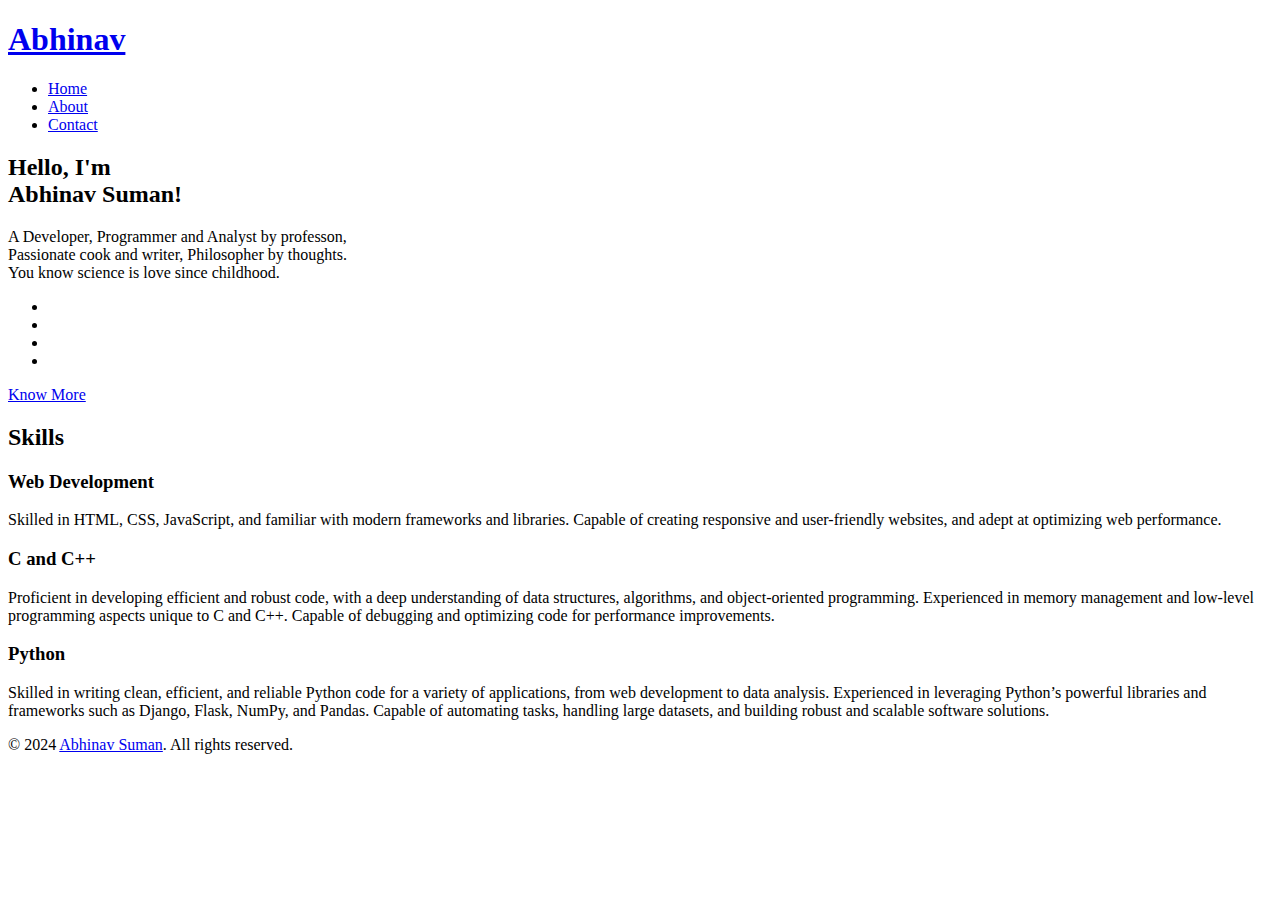
==== index.html @ 75cf83c6 "Add files via upload" ====
<!DOCTYPE html>

<html lang="en">
    <head>
        <meta charset="utf-8">
        <title>Abhinav Maurya</title>
        <meta name="description" content>
        <meta name="viewport" content="width=device-width, initial-scale=1">
        <link rel="preconnect" href="https://fonts.googleapis.com">
        <link rel="preconnect" href="https://fonts.gstatic.com" crossorigin>
        <link
            href="https://fonts.googleapis.com/css2?family=Poppins:ital,wght@0,200;0,400;0,500;0,700;1,600&display=swap"
            rel="stylesheet">
        <link rel="stylesheet"
            href="https://cdnjs.cloudflare.com/ajax/libs/font-awesome/6.5.1/css/all.min.css"
            integrity="sha512-DTOQO9RWCH3ppGqcWaEA1BIZOC6xxalwEsw9c2QQeAIftl+Vegovlnee1c9QX4TctnWMn13TZye+giMm8e2LwA=="
            crossorigin="anonymous" referrerpolicy="no-referrer" />
        <link rel="stylesheet" href="css/style.css">
    </head>
    <body>

        <!--Header-->
        <header class="header"
            style="background-image: url(assits/images/AbhinavMaurya.jpg);">
            <nav>
                <a href="index.html"><h1 style="background: url(assits/images/AbhinavMaurya.jpg);">Abhinav</h1></a>

                <div class="nav-links" id="navLinks">
                    <i class="fa-solid fa-xmark" onclick="hideMenu()"></i>
                    <ul>
                        <li class="home-page"><a href="index.html">Home</a></li>
                      <!--  <li class="project-page"><a href="projects.html">Projects</a></li>  -->
                      <!--  <li class="service-page"><a href="services.html">Services</a></li>  -->
                      <!--  <li class="blog-page"><a href="blogs.html">Blogs</a></li>  -->
                        <li class="about-page"><a href="about.html">About</a></li>
                        <li class="contact-page"><a href="contact.html">Contact</a></li>
                    </ul>
                </div>
                <i class="fa-solid fa-bars" onclick="showMenu()"></i>
            </nav>

            <div class="text-box">
                <h2>Hello, I'm<br>Abhinav Suman!</h2>
                <p>A Developer, Programmer and Analyst by professon, <br> Passionate
                    cook and writer, Philosopher by thoughts. <br> You know
                    science
                    is love since childhood.</p>

                <ul>
                    <li><a href="https://github.com/happyabhinavmaurya"><i class="fa-brands fa-github"></i></a></li>
                    <li><a href="https://in.linkedin.com/in/abhinav-maurya-099aa6289"><i class="fa-brands fa-linkedin"></i></a></li>
                    <li><a href="https://t.me/+WEiRKCJ_33M3MmJl"><i class="fa-solid fa-paper-plane"></i></a></li>
                    <li><a href="https://www.instagram.com/happyabhinavsuman"><i class="fa-brands fa-instagram"></i></a></li>
                </ul>
                <a href="about.html" class="hero-btn">Know More</a>
            </div>

        </header>

        <!--main-->
        <main>

            <!--Skills-->
            <section class="skill-stn">
                <h2>Skills</h2>
                <p></p>

                <div class="row">
                    <div class="skill-col">
                        <h3>Web Development</h3>
                        <p>Skilled in HTML, CSS, JavaScript, and familiar with
                            modern frameworks and libraries. Capable of creating
                            responsive and user-friendly websites, and adept at
                            optimizing web performance.</p>
                    </div>

                    <div class="skill-col">
                        <h3>C and C++</h3>
                        <p>Proficient in developing efficient and robust code,
                            with a deep understanding of data structures,
                            algorithms, and object-oriented programming.
                            Experienced in memory management and low-level
                            programming aspects unique to C and C++. Capable of
                            debugging and optimizing code for performance
                            improvements.</p>
                    </div>

                    <div class="skill-col">
                        <h3>Python</h3>
                        <p>Skilled in writing clean, efficient, and reliable
                            Python code for a variety of applications, from web
                            development to data analysis. Experienced in
                            leveraging Python’s powerful libraries and
                            frameworks such as Django, Flask, NumPy, and Pandas.
                            Capable of automating tasks, handling large
                            datasets, and building robust and scalable software
                            solutions.</p>
                    </div>

                </div>

            </section>

        </main>

        <!--footer-->
        <footer>
            <p class="copyright">&copy 2024 <a href="index.html" class="copyright-a">Abhinav
                Suman</a>. All rights reserved.
        </p>

        </footer>

        <!--JavaScript for toggle menu-->
        <script>
            var navLinks = document.getElementById("navLinks");

            function showMenu(){
                navLinks.style.right = "0";
            }
            function hideMenu(){
                navLinks.style.right = "-260px";
            }
        </script>
    </body>
</html>
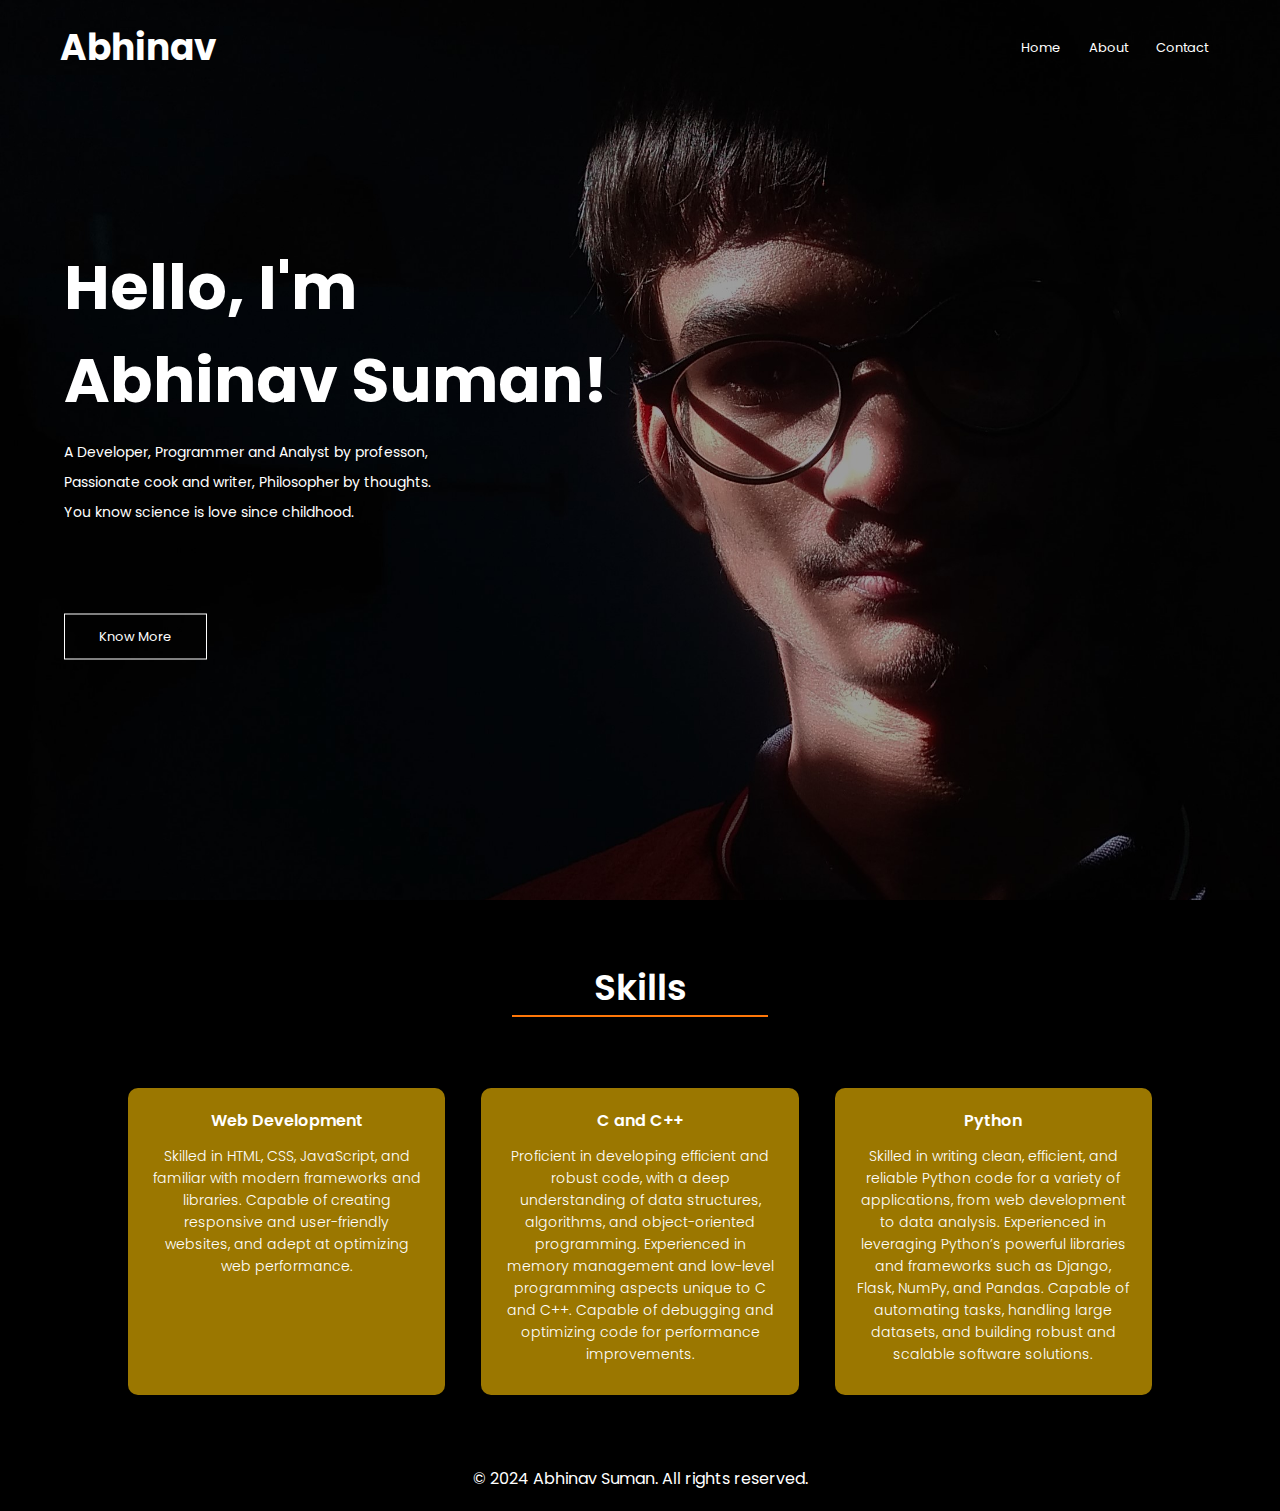
==== commit b35aad13: "Update index.html" ====
--- a/index.html
+++ b/index.html
@@ -15,15 +15,15 @@
             href="https://cdnjs.cloudflare.com/ajax/libs/font-awesome/6.5.1/css/all.min.css"
             integrity="sha512-DTOQO9RWCH3ppGqcWaEA1BIZOC6xxalwEsw9c2QQeAIftl+Vegovlnee1c9QX4TctnWMn13TZye+giMm8e2LwA=="
             crossorigin="anonymous" referrerpolicy="no-referrer" />
-        <link rel="stylesheet" href="css/style.css">
+        <link rel="stylesheet" href="style.css">
     </head>
     <body>
 
         <!--Header-->
         <header class="header"
-            style="background-image: url(assits/images/AbhinavMaurya.jpg);">
+            style="background-image: url(AbhinavMaurya.jpg);">
             <nav>
-                <a href="index.html"><h1 style="background: url(assits/images/AbhinavMaurya.jpg);">Abhinav</h1></a>
+                <a href="index.html"><h1 style="background: url(AbhinavMaurya.jpg);">Abhinav</h1></a>
 
                 <div class="nav-links" id="navLinks">
                     <i class="fa-solid fa-xmark" onclick="hideMenu()"></i>
@@ -123,4 +123,4 @@
             }
         </script>
     </body>
-</html>+</html>
--- a/style.css
+++ b/style.css
@@ -0,0 +1,451 @@
+* {
+    padding: 0;
+    margin: 0;
+    font-family: 'Poppins', sans-serif;
+}
+
+.header {
+    min-height: 100vh;
+    width: 100%;
+    background-image: linear-gradient(rgba(4, 9, 30, 0.7), rgba(4, 9, 30, 0.7));
+    background-position: center;
+    background-size: cover;
+    position: relative;
+}
+
+nav {
+    display: flex;
+    justify-content: space-between;
+    align-items: center;
+    width: 100%;
+    padding: 20px 0;
+}
+
+nav a {
+    text-decoration: none;
+    color: #fff;
+    font-size: 18px;
+}
+
+nav a h1 {
+    width: 120px;
+    padding-left: 60px;
+    color: #fff;
+}
+
+.nav-links {
+    flex: 1;
+    text-align: right;
+    padding-right: 60px;
+}
+
+
+.nav-links ul li, .text-box ul li {
+    list-style: none;
+    display: inline-block;
+    padding: 8px 12px;
+    position: relative;
+}
+
+.nav-links ul li a, .text-box ul li a {
+    color: white;
+    text-decoration: none;
+    font-size: 13px;
+}
+
+.text-box {
+    width: 90%;
+    color: #fff;
+    position: absolute;
+    top: 50%;
+    left: 50%;
+    transform: translate(-50%, -50%);
+    text-align: left;
+}
+
+.text-box h2 {
+    font-size: 62px;
+}
+
+.text-box p {
+    margin: 10px 0 40px;
+    font-size: 14px;
+    line-height: 30px;
+    color: #fff;
+}
+
+.text-box ul li{
+    margin-bottom: 24px;
+    margin-right: 18px;
+    padding-left: 0;
+}
+
+.hero-btn {
+    display: inline-block;
+    text-decoration: none;
+    color: #fff;
+    border: 1px solid #fff;
+    padding: 12px 34px;
+    font-size: 13px;
+    background: transparent;
+    position: relative;
+    cursor: pointer;
+}
+
+nav .fa-solid {
+    display: none;
+    padding-right: 30px;
+}
+
+.fa-xmark {
+    padding-left: 40px;
+    padding-top: 30px;
+}
+
+/* Hover Events */
+
+.nav-links ul li::after, .fa-xmark::after, .skill-col h3::after {
+    content: '';
+    width: 0%;
+    height: 2px;
+    background-color: rgb(8, 255, 255);
+    display: block;
+    margin: auto;
+    transition: 0.5s;
+}
+
+.nav-links ul li:hover::after, .fa-xmark:hover::after, .skill-col h3:hover::after {
+    width: 100%;
+}
+
+.hero-btn:hover {
+    border: 1px solid rgb(8, 255, 255);
+    background: rgb(8, 255, 255);
+    transition: 1s;
+}
+
+/* media */
+
+@media screen and (max-width: 700px) {
+   .nav-links ul li {
+        display: block;
+    }
+
+    .nav-links {
+        position: absolute;
+        background: rgb(0, 43, 43);
+        height: 100vh;
+        width: 200px;
+        top: 0;
+        right: -260px;
+        text-align: left;
+        z-index: 2;
+        transition: 1s;
+    }
+
+    .nav-links ul {
+        padding: 30px;
+    }
+
+    nav .fa-solid {
+        display: block;
+        color: #fff;
+        font-size: 22px;
+        cursor: pointer;
+    }
+
+   .text-box h2 {
+        font-size: 20px;
+    }
+
+   .text-box p {
+        font-size: 12px;
+    }
+}
+
+/* Main */
+
+main {
+    background: #000;
+}
+
+.skill-stn {
+    width: 80%;
+    margin: auto;
+    text-align: center;
+    padding-top: 60px;
+}
+
+.skill-stn h2 {
+    color: #fff;
+    font-size: 36px;
+    font-weight: 600;
+}
+
+.skill-stn p {
+    font-size: 14px;
+    font-weight: 300;
+    line-height: 22px;
+    padding: 10px;
+}
+
+.skill-stn h3 {
+    font-size: 16px;
+    font-weight: 600;
+}
+
+.row {
+    margin-top: 5%;
+    display: flex;
+    justify-content: space-between;
+}
+
+.skill-col {
+    color: #fff;
+    flex-basis: 31%;
+    background: rgb(155, 119, 0);
+    border-radius: 10px;
+    margin-bottom: 5%;
+    padding: 20px 12px;
+    box-sizing: border-box;
+    transition: 0.5s;
+}
+
+.skill-col h3 {
+    text-align: center;
+    font-size: 16px;
+    font-weight: 600;
+    margin-bottom: 10px 0;
+}
+
+/* Hover styles */
+
+.skill-stn h2::after {
+    content: '';
+    width: 20vw;
+    height: 2px;
+    background-color: rgb(255, 119, 8);
+    display: block;
+    margin: auto;
+    transition: 0.5s;
+}
+
+.skill-stn h2:hover::after {
+    width: 30vw;
+    background-color: rgb(8, 255, 255);
+}
+
+.skill-col:hover {
+    box-shadow: 0, 0, 20px, 0px  rgba(0, 0, 0, 0.2);
+}
+
+/* Media */
+
+@media screen and (max-width: 700px) {
+   .row {
+    flex-direction: column;
+   }
+}
+
+/* Footer */
+
+footer {
+    background: #000;
+    color: #fff;
+}
+
+.copyright {
+    text-align: center;
+    padding: 20px 0;
+}
+
+.copyright a {
+    text-decoration: none;
+    color: #fff;
+}
+
+.copyright a:hover {
+    text-decoration: underline;
+}
+
+/* Media */
+
+@media screen and (max-width: 700px) {
+  .skill-col {
+        flex-basis: 100%;
+    }
+}
+
+
+/* About me page */
+
+.sub-header {
+    height: 50vh;
+    width: 100%;
+    
+}
+
+
+/* Contact page */
+
+.contact {
+    position: relative;
+    min-height: 100vh;
+    padding: 50px 100px;
+    display: flex;
+    justify-content: center;
+    align-items: center;
+    flex-direction: column;
+    background: black;
+    background-size: cover;
+    color: #fff;
+}
+
+.contact .content {
+    max-width: 800px;
+    text-align: center;
+}
+
+.contact.content h2 {
+    font-size: 36px;
+    font-weight: 500;
+    color: #fff;
+}
+
+.contact.content p {
+    font-weight: 300;
+    color: #fff;
+}
+
+.container-contact {
+    width: 100%;
+    display: flex;
+    justify-content: center;
+    align-items: center;
+    margin-top: 30px;
+}
+
+.container-contact .contact-info {
+    width: 50%;
+    display: flex;
+    flex-direction: column;
+}
+
+.container-contact .contact-info .cont-box {
+    position: relative;
+    padding: 20px 0;
+    display: flex;
+}
+
+.container-contact .contact-info .cont-box .icon {
+    min-width: 60px;
+    height: 60px;
+    background: #fff;
+    display: flex;
+    justify-content: center;
+    align-items: center;
+    border-radius: 50%;
+    font-size: 22px;
+    margin-right: 20px;
+    color: #00bcd4;
+}
+
+.container-contact .contact-info .cont-box .text {
+    display: flex;
+    font-size: 16px;
+    color: #fff;
+    flex-direction: column;
+    font-weight: 300;
+}
+
+.container-contact .contact-info .cont-box .text h3 {
+    font-size: 16px;
+    font-weight: 500;
+    margin-bottom: 6px;
+    color: aqua;
+}
+
+.cont-box .text p a {
+    text-decoration: none;
+    color: #fff;
+}
+
+.contact-form {
+    width: 40%;
+    padding: 40px;
+    background: #fff;
+}
+
+.contact-form h2 {
+    font-size: 30px;
+    font-weight: 500;
+    color: #333;
+}
+
+.contact-form .input-box {
+    position: relative;
+    width: 100%;
+    margin-top: 10px;
+}
+
+.contact-form .input-box input, 
+.contact-form .input-box textarea {
+    width: 100%;
+    border: none;
+    border-bottom: 2px solid #333;
+    padding: 5px 0;
+    margin: 10px 0;
+    font-size: 16px;
+    outline: none;
+    resize: none;
+}
+
+.contact-form .input-box span {
+    position: absolute;
+    padding: 5px 0;
+    font-size: 16px;
+    margin: 10px 0;
+    left: 0;
+    pointer-events: none;
+    transition: 0.5s;
+    color: #666;
+} 
+
+.contact-form .input-box input:focus ~ span, 
+.contact-form .input-box input:valid ~ span,
+.contact-form .input-box textarea:focus ~ span, 
+.contact-form .input-box textarea:valid ~ span {
+    color: #e91e63;
+    font-size: 12px;
+    transform: translateY(-20px);
+}
+
+.contact-form .input-box input[type="submit"] {
+    width: 100px;
+    background: #00bcd4;
+    color: #fff;
+    border: none;
+    cursor: pointer;
+    padding: 10px;
+    font-size: 18px;
+}
+
+/* Media Queries */
+
+@media screen and (max-width: 991px) {
+   .container-contact {
+        flex-direction: column;
+    }
+
+   .container-contact .contact-info {
+        width: 100%;
+    }
+
+   .container-contact .contact-info .cont-box {
+        margin-bottom: 40px;
+    }
+
+   .contact-form {
+        width: 100%;
+    }
+}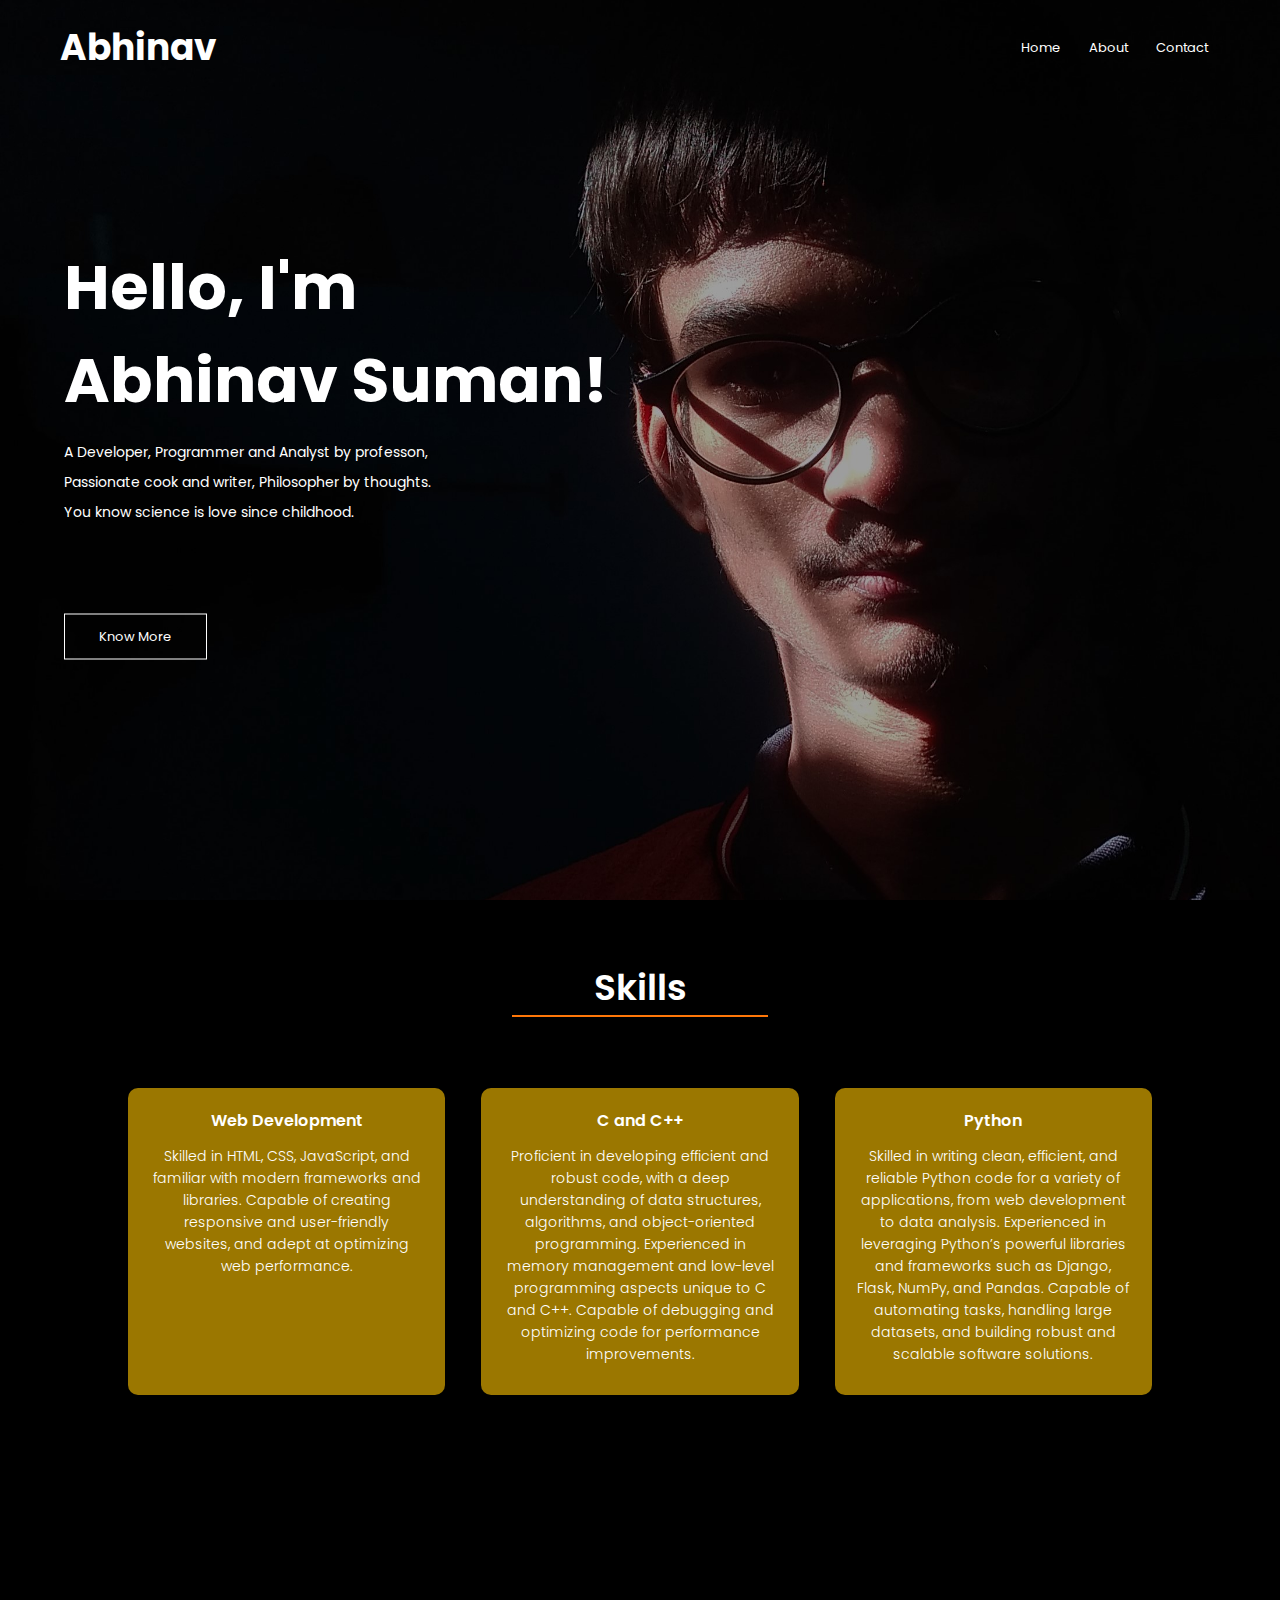
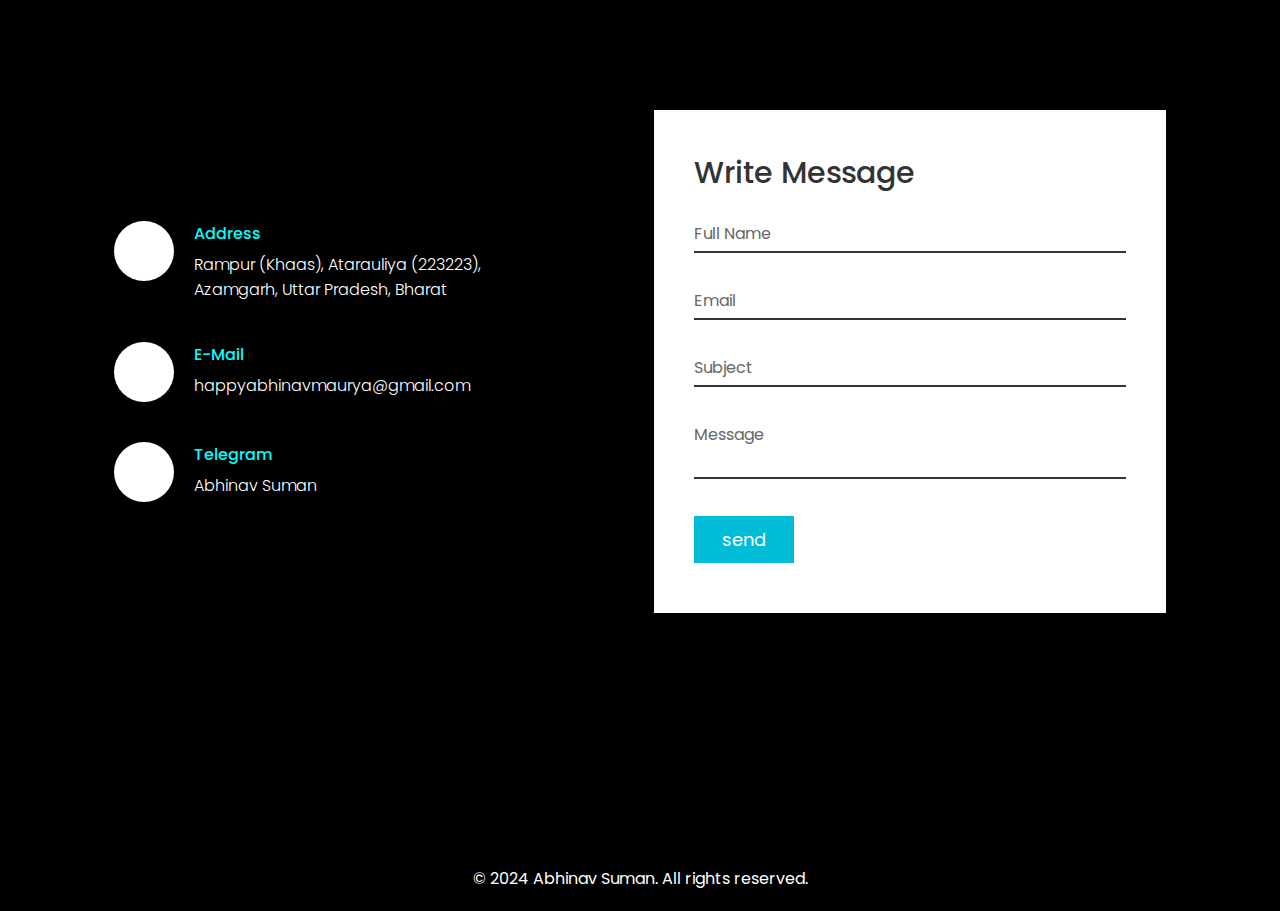
==== commit 96df13a3: "Update index.html" ====
--- a/index.html
+++ b/index.html
@@ -105,6 +105,90 @@
 
         <!--footer-->
         <footer>
+
+            <!--Contact Section-->
+            <section class="contact">
+                <div class="content">
+
+                </div>
+
+                <div class="container-contact">
+                    <div class="contact-info">
+                        <div class="cont-box">
+                            <div class="icon">
+                                <i class="fas fa-map-marker-alt"></i>
+                            </div>
+                            <div class="text">
+                                <h3>Address</h3>
+                                <p>Rampur (Khaas), Atarauliya (223223),<br>
+                                    Azamgarh, Uttar Pradesh, Bharat</p>
+
+                            </div>
+                        </div>
+
+                        <div class="cont-box">
+                            <div class="icon">
+                                <i class="fas fa-envelope"></i>
+                            </div>
+                            <div class="text">
+                                <h3>E-Mail</h3>
+                                <p>happyabhinavmaurya@gmail.com</p>
+
+                            </div>
+                        </div>
+
+                        <div class="cont-box">
+                            <div class="icon">
+                                <i class="fas fa-solid fa-paper-plane"></i>
+                            </div>
+                            <div class="text">
+                                <h3>Telegram</h3>
+                                <p><a
+                                        href="https://t.me/+WEiRKCJ_33M3MmJl">Abhinav
+                                        Suman</a></p>
+
+                            </div>
+                        </div>
+                    </div>
+
+                    <div class="contact-form">
+
+                        <form>
+                            <h2>Write Message</h2>
+                            <div class="input-box">
+                                <input type="text" name
+                                    required="required">
+                                <span>Full Name</span>
+                            </div>
+
+                            <div class="input-box">
+                                <input type="text" name
+                                    required="required">
+                                <span>Email</span>
+                            </div>
+
+                            <div class="input-box">
+                                <input type="text" name
+                                    required="required">
+                                <span>Subject</span>
+                            </div>
+
+                            <div class="input-box">
+                                <textarea name
+                                    required="required"></textarea>
+                                <span>Message</span>
+                            </div>
+
+                            <div class="input-box">
+                                <input type="submit" name
+                                    value="send">
+                            </div>
+
+                        </form>
+                    </div>
+                </div>
+            </section>
+            
             <p class="copyright">&copy 2024 <a href="index.html" class="copyright-a">Abhinav
                 Suman</a>. All rights reserved.
         </p>
@@ -119,7 +203,7 @@
                 navLinks.style.right = "0";
             }
             function hideMenu(){
-                navLinks.style.right = "-260px";
+                navLinks.style.right = "100%";
             }
         </script>
     </body>
--- a/style.css
+++ b/style.css
@@ -137,10 +137,10 @@
         height: 100vh;
         width: 200px;
         top: 0;
-        right: -260px;
+        right: 100%;
         text-align: left;
         z-index: 2;
-        transition: 1s;
+        transition: 0.5s;
     }
 
     .nav-links ul {
@@ -448,4 +448,4 @@
    .contact-form {
         width: 100%;
     }
-}+}
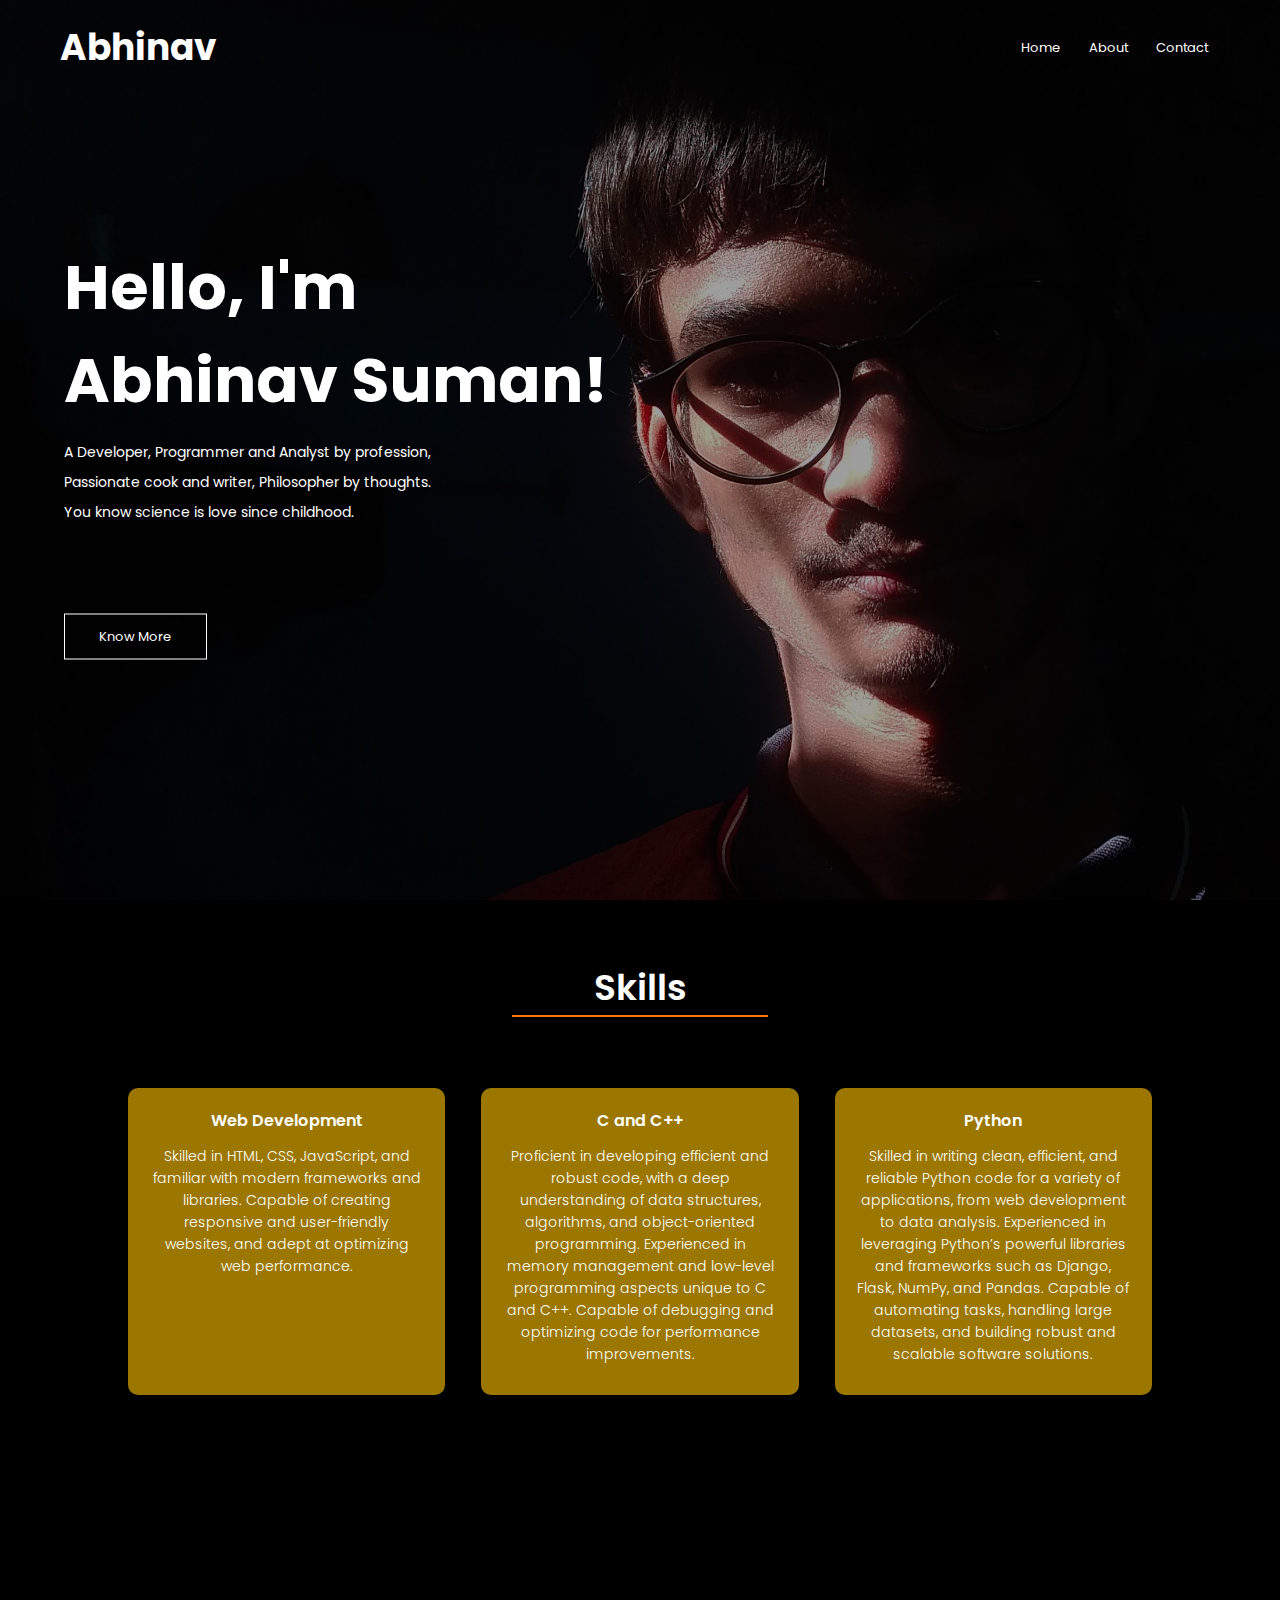
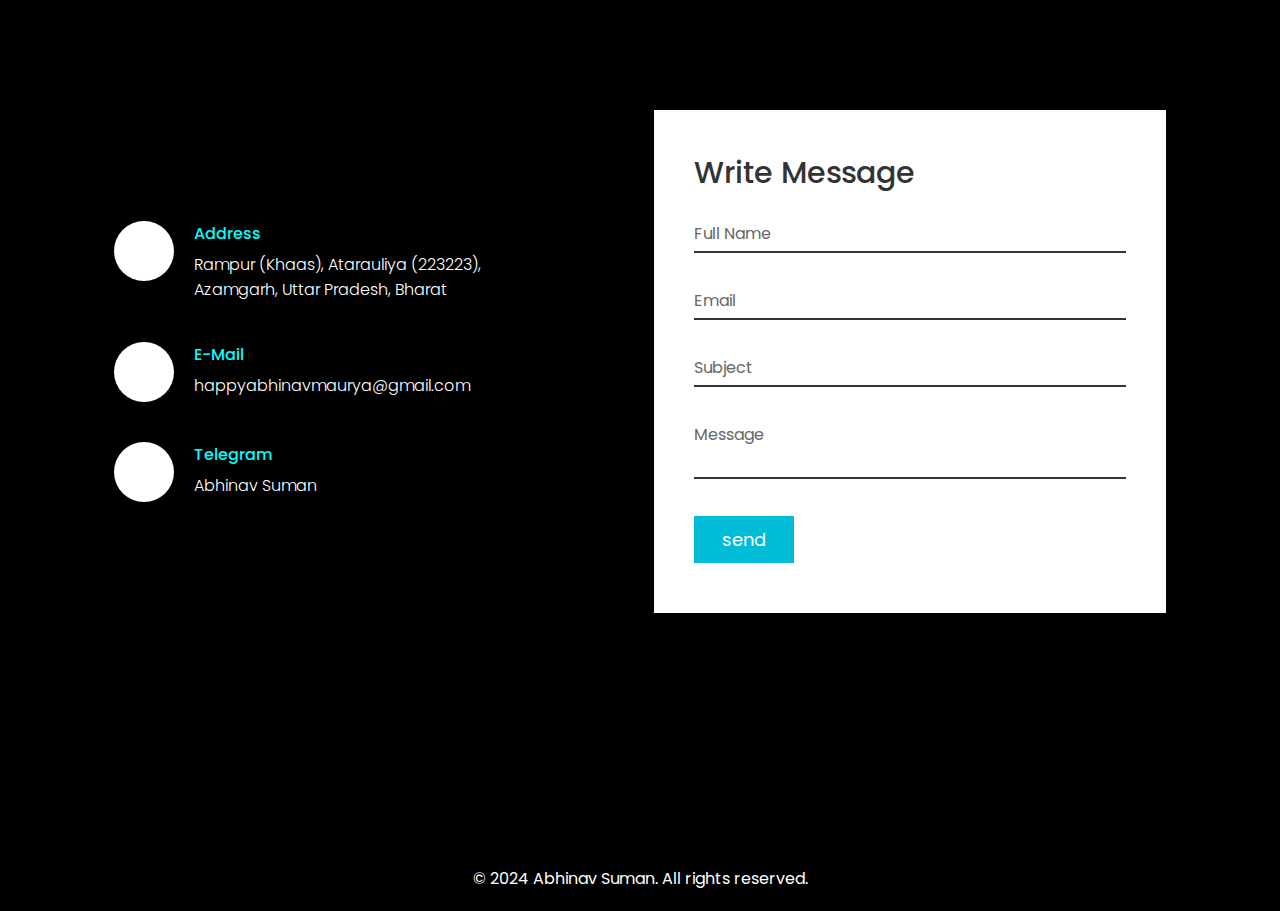
==== commit 62402c7d: "Update index.html" ====
--- a/index.html
+++ b/index.html
@@ -41,7 +41,7 @@
 
             <div class="text-box">
                 <h2>Hello, I'm<br>Abhinav Suman!</h2>
-                <p>A Developer, Programmer and Analyst by professon, <br> Passionate
+                <p>A Developer, Programmer and Analyst by profession, <br> Passionate
                     cook and writer, Philosopher by thoughts. <br> You know
                     science
                     is love since childhood.</p>
--- a/style.css
+++ b/style.css
@@ -116,6 +116,15 @@
 
 .nav-links ul li:hover::after, .fa-xmark:hover::after, .skill-col h3:hover::after {
     width: 100%;
+}
+
+.nav-links ul li:hover {
+    transform: scale(1.2);
+}
+
+.text-box ul li:hover, .text-box ul li a:hover, .nav-links ul li a:hover {
+    transform: scale(1.5);
+    color: #00bcd4;
 }
 
 .hero-btn:hover {
